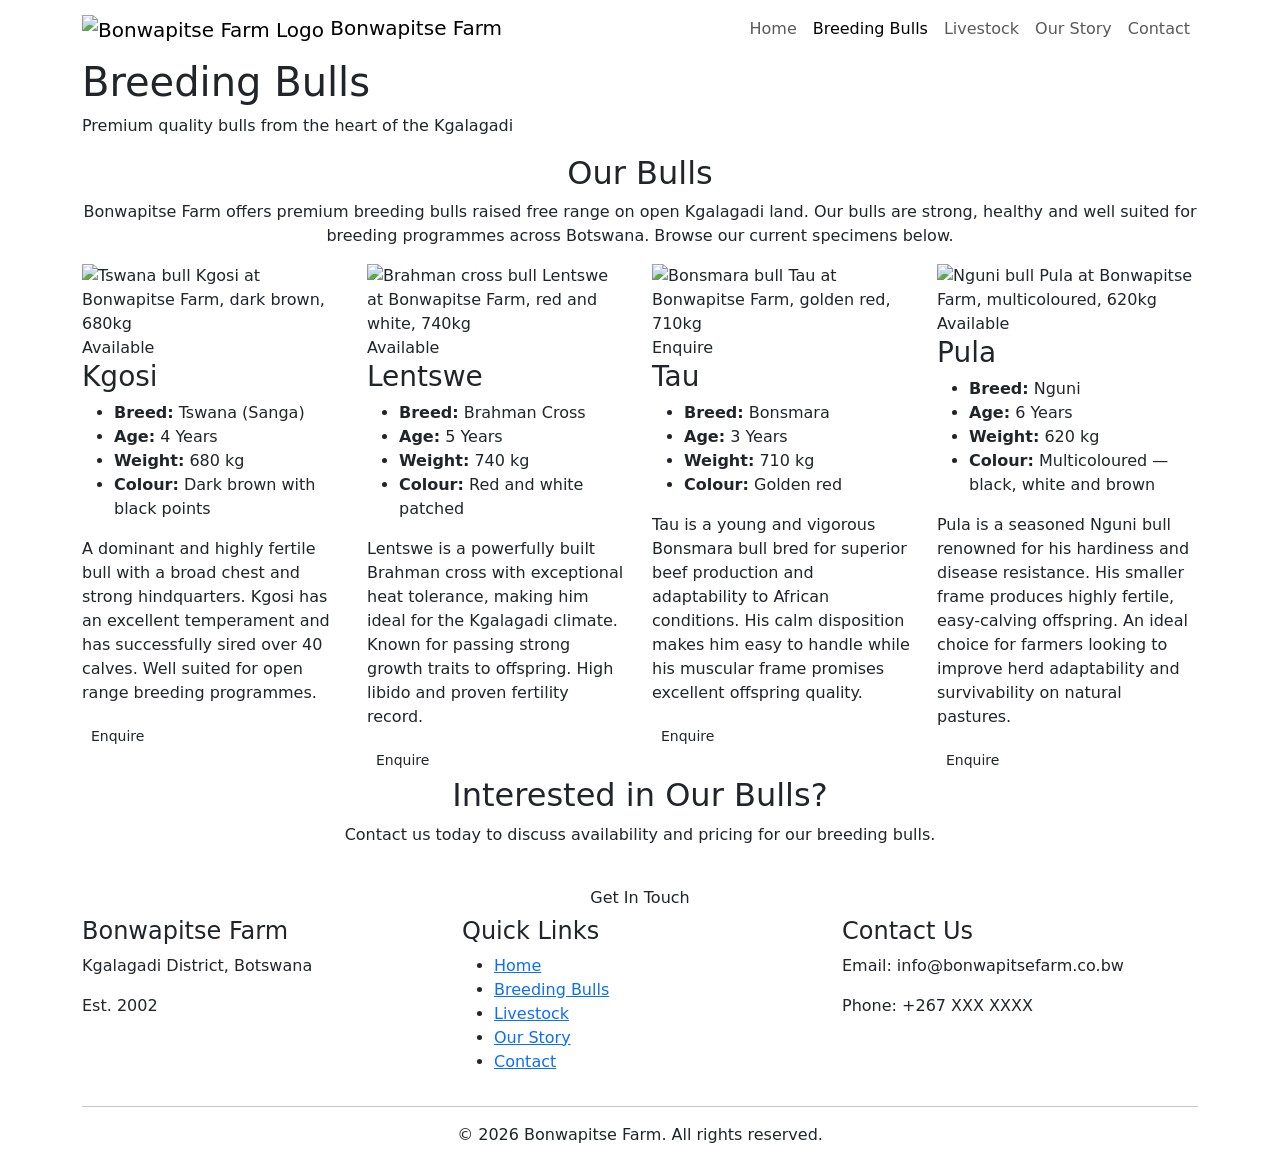
==== bulls.html @ c8b3608f "Add files via upload" ====
<!DOCTYPE html>
<html lang="en">
<head>
  <meta charset="UTF-8" />
  <meta name="viewport" content="width=device-width, initial-scale=1.0" />
  <meta name="description" content="Bonwapitse Farm Breeding Bulls – Premium quality bulls available for breeding programmes in Botswana." />
  <title>Bonwapitse Farm | Breeding Bulls</title>
  <link rel="stylesheet" href="https://cdn.jsdelivr.net/npm/bootstrap@5.3.0/dist/css/bootstrap.min.css" />
  <link rel="stylesheet" href="styles.css" />
</head>
<body>

  <!-- HEADER & NAVIGATION -->
  <header>
    <nav class="navbar navbar-expand-lg" id="main-nav">
      <div class="container">
        <a class="navbar-brand" href="index.html">
          <img src="images/logo.png" alt="Bonwapitse Farm Logo" width="60" height="60" class="nav-logo" />
          Bonwapitse Farm
        </a>
        <button class="navbar-toggler" type="button" data-bs-toggle="collapse" data-bs-target="#navMenu" aria-controls="navMenu" aria-expanded="false" aria-label="Toggle navigation">
          <span class="navbar-toggler-icon"></span>
        </button>
        <div class="collapse navbar-collapse" id="navMenu">
          <ul class="navbar-nav ms-auto">
            <li class="nav-item"><a class="nav-link" href="index.html">Home</a></li>
            <li class="nav-item"><a class="nav-link active" href="bulls.html">Breeding Bulls</a></li>
            <li class="nav-item"><a class="nav-link" href="livestock.html">Livestock</a></li>
            <li class="nav-item"><a class="nav-link" href="story.html">Our Story</a></li>
            <li class="nav-item"><a class="nav-link" href="contact.html">Contact</a></li>
          </ul>
        </div>
      </div>
    </nav>
  </header>

  <main>

    <!-- PAGE BANNER -->
    <section class="page-banner" id="bulls-banner">
      <div class="banner-overlay">
        <div class="container">
          <h1>Breeding Bulls</h1>
          <p>Premium quality bulls from the heart of the Kgalagadi</p>
        </div>
      </div>
    </section>

    <!-- INTRO -->
    <section class="section-padding">
      <div class="container">
        <h2 class="section-title text-center">Our Bulls</h2>
        <p class="text-center section-intro">Bonwapitse Farm offers premium breeding bulls raised free range on open Kgalagadi land. Our bulls are strong, healthy and well suited for breeding programmes across Botswana. Browse our current specimens below.</p>
      </div>
    </section>

    <!-- BULLS GRID -->
    <section class="section-padding pt-0">
      <div class="container">
        <div class="row g-4">

          <!-- Bull 1 -->
          <div class="col-md-6 col-lg-3">
            <article class="specimen-card">
              <img src="images/bull-1.jpg" alt="Tswana bull Kgosi at Bonwapitse Farm, dark brown, 680kg" width="300" height="250" class="img-fluid specimen-img" />
              <div class="specimen-body">
                <span class="bull-tag">Available</span>
                <h3>Kgosi</h3>
                <ul class="bull-details">
                  <li><strong>Breed:</strong> Tswana (Sanga)</li>
                  <li><strong>Age:</strong> 4 Years</li>
                  <li><strong>Weight:</strong> 680 kg</li>
                  <li><strong>Colour:</strong> Dark brown with black points</li>
                </ul>
                <p class="bull-desc">A dominant and highly fertile bull with a broad chest and strong hindquarters. Kgosi has an excellent temperament and has successfully sired over 40 calves. Well suited for open range breeding programmes.</p>
                <a href="contact.html" class="btn btn-sm btn-farm">Enquire</a>
              </div>
            </article>
          </div>

          <!-- Bull 2 -->
          <div class="col-md-6 col-lg-3">
            <article class="specimen-card">
              <img src="images/bull-2.jpg" alt="Brahman cross bull Lentswe at Bonwapitse Farm, red and white, 740kg" width="300" height="250" class="img-fluid specimen-img" />
              <div class="specimen-body">
                <span class="bull-tag">Available</span>
                <h3>Lentswe</h3>
                <ul class="bull-details">
                  <li><strong>Breed:</strong> Brahman Cross</li>
                  <li><strong>Age:</strong> 5 Years</li>
                  <li><strong>Weight:</strong> 740 kg</li>
                  <li><strong>Colour:</strong> Red and white patched</li>
                </ul>
                <p class="bull-desc">Lentswe is a powerfully built Brahman cross with exceptional heat tolerance, making him ideal for the Kgalagadi climate. Known for passing strong growth traits to offspring. High libido and proven fertility record.</p>
                <a href="contact.html" class="btn btn-sm btn-farm">Enquire</a>
              </div>
            </article>
          </div>

          <!-- Bull 3 -->
          <div class="col-md-6 col-lg-3">
            <article class="specimen-card">
              <img src="images/bull-3.jpg" alt="Bonsmara bull Tau at Bonwapitse Farm, golden red, 710kg" width="300" height="250" class="img-fluid specimen-img" />
              <div class="specimen-body">
                <span class="bull-tag available-soon">Enquire</span>
                <h3>Tau</h3>
                <ul class="bull-details">
                  <li><strong>Breed:</strong> Bonsmara</li>
                  <li><strong>Age:</strong> 3 Years</li>
                  <li><strong>Weight:</strong> 710 kg</li>
                  <li><strong>Colour:</strong> Golden red</li>
                </ul>
                <p class="bull-desc">Tau is a young and vigorous Bonsmara bull bred for superior beef production and adaptability to African conditions. His calm disposition makes him easy to handle while his muscular frame promises excellent offspring quality.</p>
                <a href="contact.html" class="btn btn-sm btn-farm">Enquire</a>
              </div>
            </article>
          </div>

          <!-- Bull 4 -->
          <div class="col-md-6 col-lg-3">
            <article class="specimen-card">
              <img src="images/bull-4.jpg" alt="Nguni bull Pula at Bonwapitse Farm, multicoloured, 620kg" width="300" height="250" class="img-fluid specimen-img" />
              <div class="specimen-body">
                <span class="bull-tag">Available</span>
                <h3>Pula</h3>
                <ul class="bull-details">
                  <li><strong>Breed:</strong> Nguni</li>
                  <li><strong>Age:</strong> 6 Years</li>
                  <li><strong>Weight:</strong> 620 kg</li>
                  <li><strong>Colour:</strong> Multicoloured — black, white and brown</li>
                </ul>
                <p class="bull-desc">Pula is a seasoned Nguni bull renowned for his hardiness and disease resistance. His smaller frame produces highly fertile, easy-calving offspring. An ideal choice for farmers looking to improve herd adaptability and survivability on natural pastures.</p>
                <a href="contact.html" class="btn btn-sm btn-farm">Enquire</a>
              </div>
            </article>
          </div>

        </div>
      </div>
    </section>

    <!-- CTA -->
    <section class="section-padding bg-earth text-center">
      <div class="container">
        <h2 class="light">Interested in Our Bulls?</h2>
        <p class="light">Contact us today to discuss availability and pricing for our breeding bulls.</p>
        <a href="contact.html" class="btn btn-hero mt-3">Get In Touch</a>
      </div>
    </section>

  </main>

  <!-- FOOTER -->
  <footer id="main-footer">
    <div class="container">
      <div class="row">
        <div class="col-md-4">
          <h4>Bonwapitse Farm</h4>
          <p>Kgalagadi District, Botswana</p>
          <p>Est. 2002</p>
        </div>
        <div class="col-md-4">
          <h4>Quick Links</h4>
          <ul class="footer-links">
            <li><a href="index.html">Home</a></li>
            <li><a href="bulls.html">Breeding Bulls</a></li>
            <li><a href="livestock.html">Livestock</a></li>
            <li><a href="story.html">Our Story</a></li>
            <li><a href="contact.html">Contact</a></li>
          </ul>
        </div>
        <div class="col-md-4">
          <h4>Contact Us</h4>
          <p>Email: info@bonwapitsefarm.co.bw</p>
          <p>Phone: +267 XXX XXXX</p>
        </div>
      </div>
      <hr class="footer-divider" />
      <p class="text-center footer-copy">&copy; 2026 Bonwapitse Farm. All rights reserved.</p>
    </div>
  </footer>

  <script src="https://cdn.jsdelivr.net/npm/bootstrap@5.3.0/dist/js/bootstrap.bundle.min.js"></script>
  <script src="scripts.js"></script>
</body>
</html>
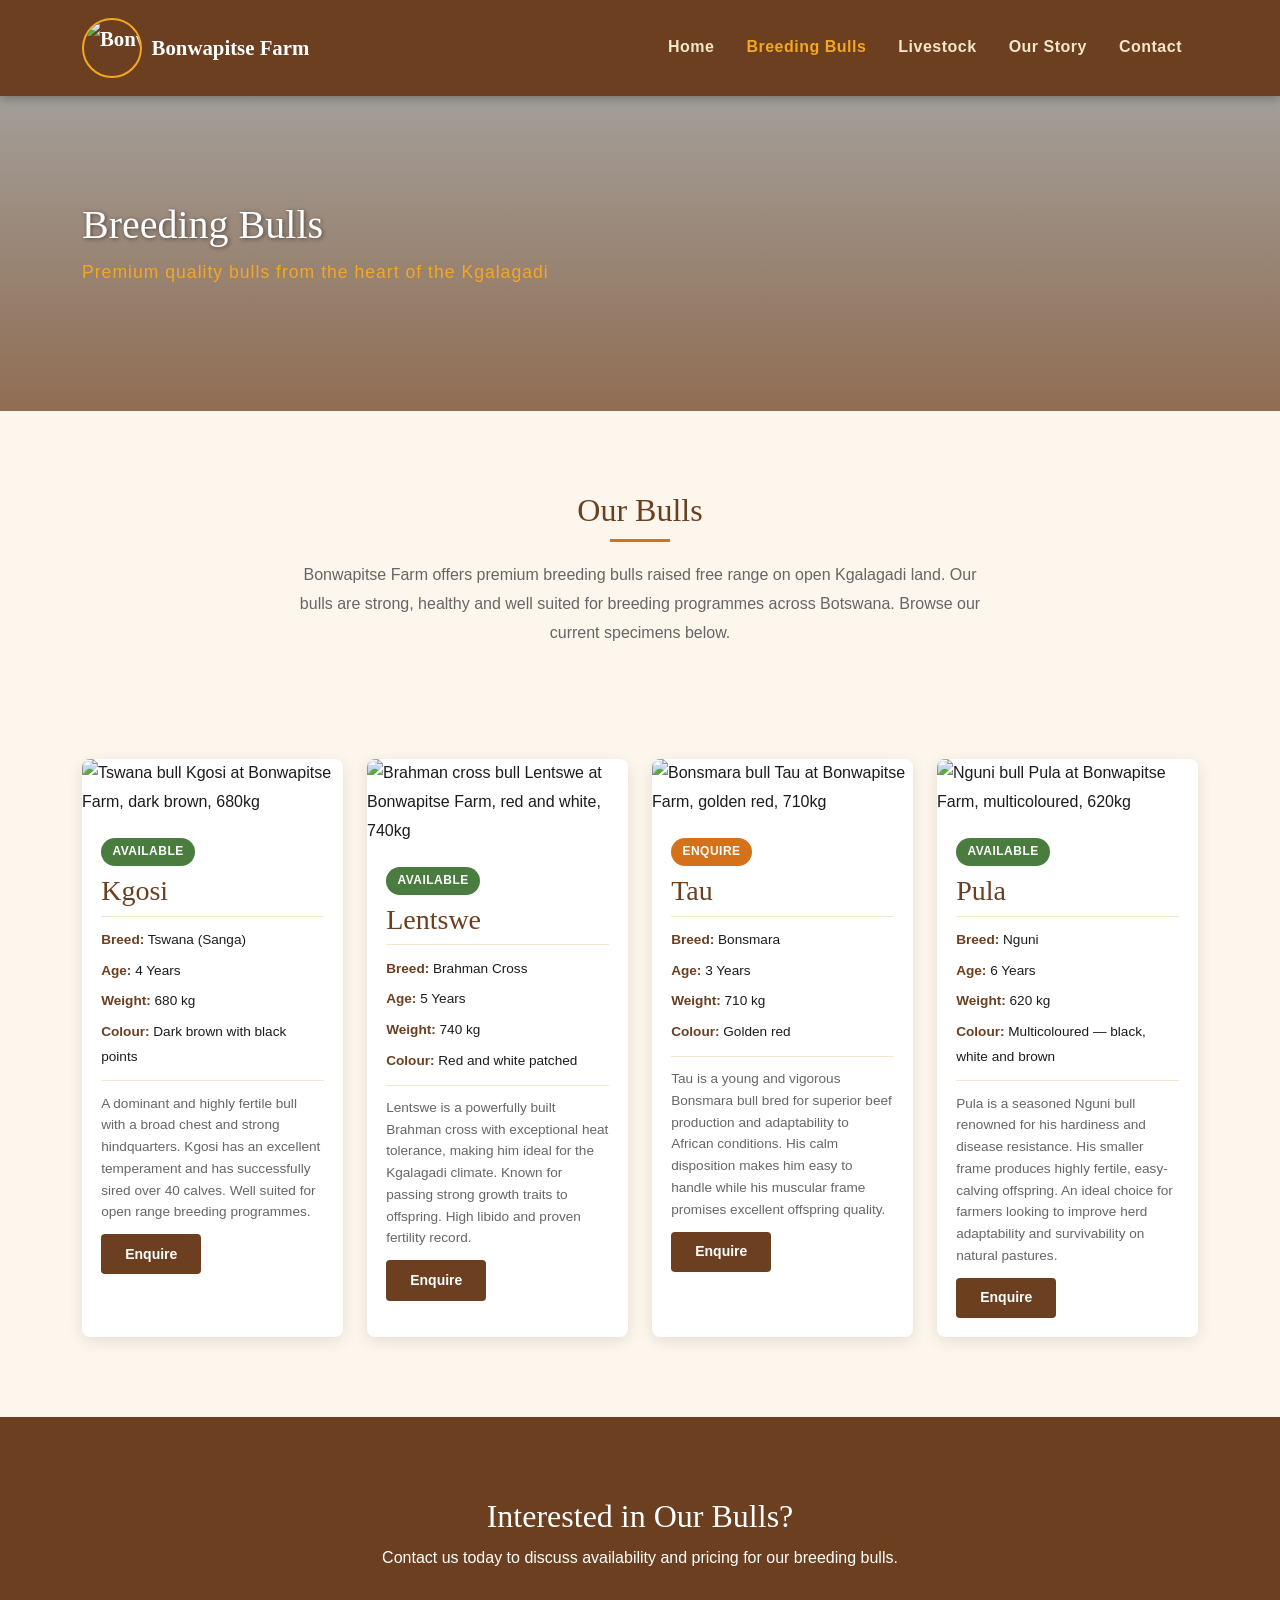
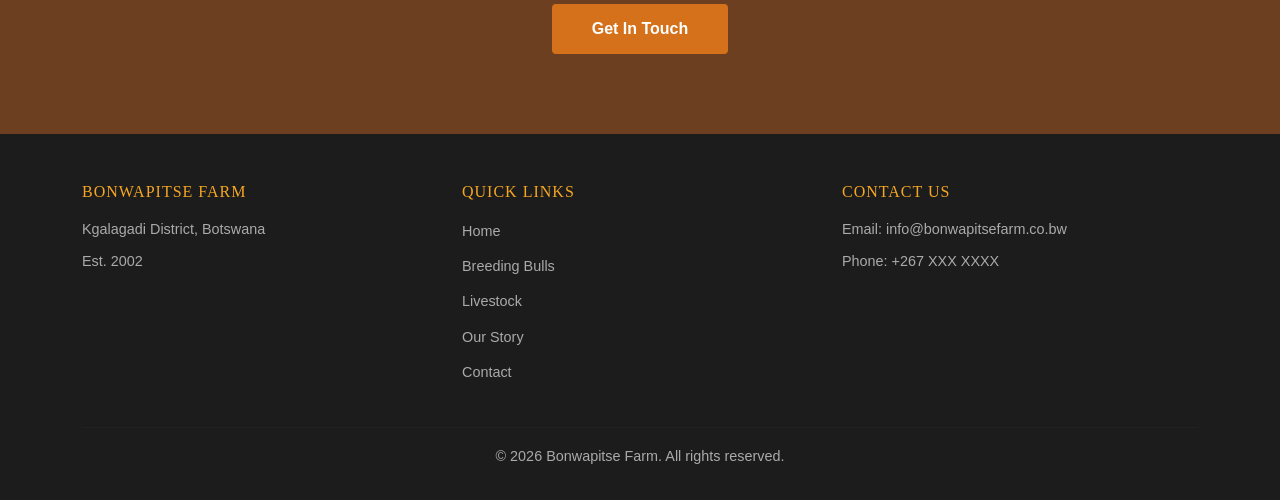
==== commit 254c0d75: "Update bulls.html" ====
--- a/bulls.html
+++ b/bulls.html
@@ -15,7 +15,7 @@
     <nav class="navbar navbar-expand-lg" id="main-nav">
       <div class="container">
         <a class="navbar-brand" href="index.html">
-          <img src="images/logo.png" alt="Bonwapitse Farm Logo" width="60" height="60" class="nav-logo" />
+          <img src="logo.png" alt="Bonwapitse Farm Logo" width="60" height="60" class="nav-logo" />
           Bonwapitse Farm
         </a>
         <button class="navbar-toggler" type="button" data-bs-toggle="collapse" data-bs-target="#navMenu" aria-controls="navMenu" aria-expanded="false" aria-label="Toggle navigation">
@@ -62,7 +62,7 @@
           <!-- Bull 1 -->
           <div class="col-md-6 col-lg-3">
             <article class="specimen-card">
-              <img src="images/bull-1.jpg" alt="Tswana bull Kgosi at Bonwapitse Farm, dark brown, 680kg" width="300" height="250" class="img-fluid specimen-img" />
+              <img src="bull-1.jpg" alt="Tswana bull Kgosi at Bonwapitse Farm, dark brown, 680kg" width="300" height="250" class="img-fluid specimen-img" />
               <div class="specimen-body">
                 <span class="bull-tag">Available</span>
                 <h3>Kgosi</h3>
@@ -81,7 +81,7 @@
           <!-- Bull 2 -->
           <div class="col-md-6 col-lg-3">
             <article class="specimen-card">
-              <img src="images/bull-2.jpg" alt="Brahman cross bull Lentswe at Bonwapitse Farm, red and white, 740kg" width="300" height="250" class="img-fluid specimen-img" />
+              <img src="bull-2.jpg" alt="Brahman cross bull Lentswe at Bonwapitse Farm, red and white, 740kg" width="300" height="250" class="img-fluid specimen-img" />
               <div class="specimen-body">
                 <span class="bull-tag">Available</span>
                 <h3>Lentswe</h3>
@@ -100,7 +100,7 @@
           <!-- Bull 3 -->
           <div class="col-md-6 col-lg-3">
             <article class="specimen-card">
-              <img src="images/bull-3.jpg" alt="Bonsmara bull Tau at Bonwapitse Farm, golden red, 710kg" width="300" height="250" class="img-fluid specimen-img" />
+              <img src="bull-3.jpg" alt="Bonsmara bull Tau at Bonwapitse Farm, golden red, 710kg" width="300" height="250" class="img-fluid specimen-img" />
               <div class="specimen-body">
                 <span class="bull-tag available-soon">Enquire</span>
                 <h3>Tau</h3>
@@ -119,7 +119,7 @@
           <!-- Bull 4 -->
           <div class="col-md-6 col-lg-3">
             <article class="specimen-card">
-              <img src="images/bull-4.jpg" alt="Nguni bull Pula at Bonwapitse Farm, multicoloured, 620kg" width="300" height="250" class="img-fluid specimen-img" />
+              <img src="bull-4.jpg" alt="Nguni bull Pula at Bonwapitse Farm, multicoloured, 620kg" width="300" height="250" class="img-fluid specimen-img" />
               <div class="specimen-body">
                 <span class="bull-tag">Available</span>
                 <h3>Pula</h3>
--- a/styles.css
+++ b/styles.css
@@ -0,0 +1,601 @@
+/* ============================================
+   BONWAPITSE FARM - EXTERNAL STYLESHEET
+   styles.css
+   Author: [Your Name]
+   Description: Main stylesheet for Bonwapitse Farm website
+   ============================================ */
+
+/* ---- CSS VARIABLES (COLOUR PALETTE) ---- */
+:root {
+  --primary:     #6B3F1F;   /* Deep earth brown */
+  --secondary:   #D4711A;   /* Sunset orange */
+  --accent:      #F5A623;   /* Golden yellow */
+  --sand:        #F5E6C8;   /* Sandy beige */
+  --dark:        #1C1C1C;   /* Near black */
+  --light:       #FDF6EC;   /* Warm off-white */
+  --text-muted:  #666666;
+  --white:       #FFFFFF;
+  --font-heading: 'Georgia', serif;
+  --font-body:   'Trebuchet MS', sans-serif;
+}
+
+/* ---- GLOBAL RESET & BASE ---- */
+* {
+  box-sizing: border-box;
+  margin: 0;
+  padding: 0;
+}
+
+body {
+  font-family: var(--font-body);
+  background-color: var(--light);
+  color: var(--dark);
+  line-height: 1.8;
+}
+
+h1, h2, h3, h4 {
+  font-family: var(--font-heading);
+}
+
+/* ---- NAVIGATION ---- */
+#main-nav {
+  background-color: var(--primary);
+  padding: 0.8rem 0;
+  position: sticky;
+  top: 0;
+  z-index: 1000;
+  box-shadow: 0 2px 10px rgba(0,0,0,0.3);
+}
+
+.navbar-brand {
+  color: var(--white) !important;
+  font-family: var(--font-heading);
+  font-size: 1.3rem;
+  font-weight: bold;
+  display: flex;
+  align-items: center;
+  gap: 0.6rem;
+}
+
+.nav-logo {
+  border-radius: 50%;
+  border: 2px solid var(--accent);
+  object-fit: cover;
+}
+
+.nav-link {
+  color: var(--sand) !important;
+  font-weight: 600;
+  letter-spacing: 0.5px;
+  padding: 0.5rem 1rem !important;
+  transition: color 0.3s ease;
+}
+
+.nav-link:hover,
+.nav-link.active {
+  color: var(--accent) !important;
+}
+
+.navbar-toggler {
+  border-color: var(--accent);
+}
+
+/* ---- HERO SECTION ---- */
+#hero {
+  background-image: url('images/hero-bg.jpg');
+  background-size: cover;
+  background-position: center;
+  background-attachment: fixed;
+  min-height: 90vh;
+  display: flex;
+  align-items: center;
+}
+
+.hero-overlay {
+  background: linear-gradient(to bottom, rgba(28,28,28,0.5), rgba(107,63,31,0.7));
+  width: 100%;
+  min-height: 90vh;
+  display: flex;
+  align-items: center;
+}
+
+.hero-content {
+  color: var(--white);
+  text-align: center;
+  padding: 3rem 1rem;
+}
+
+.hero-content h1 {
+  font-size: 3.5rem;
+  font-weight: bold;
+  text-shadow: 2px 2px 6px rgba(0,0,0,0.5);
+  margin-bottom: 1rem;
+}
+
+.hero-tagline {
+  font-size: 1.3rem;
+  letter-spacing: 2px;
+  color: var(--accent);
+  margin-bottom: 2rem;
+  text-transform: uppercase;
+}
+
+/* ---- PAGE BANNER ---- */
+.page-banner {
+  background-size: cover;
+  background-position: center;
+  min-height: 35vh;
+  display: flex;
+  align-items: center;
+}
+
+#bulls-banner    { background-image: url('images/bulls.jpg'); }
+#story-banner    { background-image: url('images/farm-landscape.jpg'); }
+#livestock-banner { background-image: url('images/cattle.jpg'); }
+#contact-banner  { background-image: url('images/team.jpg'); }
+
+.banner-overlay {
+  background: linear-gradient(to bottom, rgba(28,28,28,0.4), rgba(107,63,31,0.75));
+  width: 100%;
+  min-height: 35vh;
+  display: flex;
+  align-items: center;
+  color: var(--white);
+  padding: 2rem 0;
+}
+
+.banner-overlay h1 {
+  font-size: 2.5rem;
+  text-shadow: 1px 1px 4px rgba(0,0,0,0.5);
+}
+
+.banner-overlay p {
+  color: var(--accent);
+  font-size: 1.1rem;
+  letter-spacing: 1px;
+}
+
+/* ---- BUTTONS ---- */
+.btn-hero {
+  background-color: var(--secondary);
+  color: var(--white);
+  border: none;
+  padding: 0.8rem 2.5rem;
+  font-size: 1rem;
+  font-weight: 600;
+  border-radius: 4px;
+  transition: background-color 0.3s ease, transform 0.2s ease;
+  text-decoration: none;
+  display: inline-block;
+}
+
+.btn-hero:hover {
+  background-color: var(--primary);
+  color: var(--white);
+  transform: translateY(-2px);
+}
+
+.btn-farm {
+  background-color: var(--primary);
+  color: var(--white);
+  border: none;
+  padding: 0.6rem 1.5rem;
+  border-radius: 4px;
+  font-weight: 600;
+  transition: background-color 0.3s ease;
+  text-decoration: none;
+  display: inline-block;
+}
+
+.btn-farm:hover {
+  background-color: var(--secondary);
+  color: var(--white);
+}
+
+.btn-outline-farm {
+  background: transparent;
+  color: var(--primary);
+  border: 2px solid var(--primary);
+  padding: 0.6rem 1.5rem;
+  border-radius: 4px;
+  font-weight: 600;
+  transition: all 0.3s ease;
+  text-decoration: none;
+  display: inline-block;
+}
+
+.btn-outline-farm:hover {
+  background-color: var(--primary);
+  color: var(--white);
+}
+
+/* ---- SECTION STYLES ---- */
+.section-padding {
+  padding: 5rem 0;
+}
+
+.section-title {
+  font-size: 2rem;
+  color: var(--primary);
+  margin-bottom: 1.2rem;
+  position: relative;
+  padding-bottom: 0.8rem;
+}
+
+.section-title::after {
+  content: '';
+  position: absolute;
+  bottom: 0;
+  left: 0;
+  width: 60px;
+  height: 3px;
+  background-color: var(--secondary);
+}
+
+.section-title.text-center::after {
+  left: 50%;
+  transform: translateX(-50%);
+}
+
+.section-title.light {
+  color: var(--white);
+}
+
+.section-intro {
+  max-width: 700px;
+  margin: 0 auto 2rem;
+  color: var(--text-muted);
+}
+
+.light { color: var(--white); }
+
+/* ---- BACKGROUNDS ---- */
+.bg-earth {
+  background-color: var(--primary);
+  color: var(--white);
+}
+
+.bg-sand {
+  background-color: var(--sand);
+}
+
+/* ---- MISSION ---- */
+.mission-text {
+  font-size: 1.4rem;
+  font-style: italic;
+  color: var(--sand);
+  max-width: 750px;
+  margin: 0 auto;
+  line-height: 2;
+}
+
+/* ---- OFFERING CARDS (HOME) ---- */
+.offering-card {
+  border-radius: 8px;
+  overflow: hidden;
+  box-shadow: 0 4px 15px rgba(0,0,0,0.1);
+  transition: transform 0.3s ease, box-shadow 0.3s ease;
+  background: var(--white);
+  height: 100%;
+}
+
+.offering-card:hover {
+  transform: translateY(-5px);
+  box-shadow: 0 8px 25px rgba(0,0,0,0.15);
+}
+
+.offering-card img {
+  width: 100%;
+  height: 200px;
+  object-fit: cover;
+}
+
+.offering-body {
+  padding: 1.2rem;
+}
+
+.offering-body h3 {
+  color: var(--primary);
+  font-size: 1.1rem;
+  margin-bottom: 0.5rem;
+}
+
+/* ---- SPECIMEN CARDS (BULLS PAGE) ---- */
+.specimen-card {
+  border-radius: 8px;
+  overflow: hidden;
+  box-shadow: 0 4px 15px rgba(0,0,0,0.1);
+  background: var(--white);
+  transition: transform 0.3s ease;
+  height: 100%;
+}
+
+.specimen-card:hover {
+  transform: translateY(-5px);
+}
+
+.specimen-img {
+  width: 100%;
+  height: 220px;
+  object-fit: cover;
+}
+
+.specimen-body {
+  padding: 1.2rem;
+}
+
+.specimen-body h3 {
+  color: var(--primary);
+  margin-bottom: 0.5rem;
+}
+
+.bull-tag {
+  display: inline-block;
+  background-color: var(--grass, #4A7C3F);
+  color: white;
+  font-size: 0.75rem;
+  font-weight: 700;
+  padding: 0.2rem 0.7rem;
+  border-radius: 20px;
+  margin-bottom: 0.5rem;
+  text-transform: uppercase;
+  letter-spacing: 0.5px;
+}
+
+.bull-tag.available-soon {
+  background-color: var(--secondary);
+}
+
+.bull-details {
+  list-style: none;
+  padding: 0;
+  margin: 0.5rem 0;
+  font-size: 0.85rem;
+  border-top: 1px solid var(--sand);
+  border-bottom: 1px solid var(--sand);
+  padding: 0.5rem 0;
+}
+
+.bull-details li {
+  padding: 0.2rem 0;
+  color: var(--dark);
+}
+
+.bull-details li strong {
+  color: var(--primary);
+}
+
+.bull-desc {
+  font-size: 0.85rem;
+  color: var(--text-muted);
+  margin: 0.7rem 0;
+  line-height: 1.6;
+}
+
+/* ---- LIVESTOCK CARDS ---- */
+.livestock-card {
+  border-radius: 8px;
+  overflow: hidden;
+  box-shadow: 0 4px 15px rgba(0,0,0,0.1);
+  background: var(--white);
+}
+
+.livestock-body {
+  padding: 1.5rem;
+}
+
+.livestock-body h3 {
+  color: var(--primary);
+  margin-bottom: 0.5rem;
+}
+
+/* ---- IMAGES ---- */
+.rounded-farm {
+  border-radius: 8px;
+  box-shadow: 0 4px 20px rgba(0,0,0,0.1);
+  width: 100%;
+  height: auto;
+  object-fit: cover;
+}
+
+/* ---- EARTH DIVIDER ---- */
+.earth-divider {
+  height: 5px;
+  background: linear-gradient(to right, var(--primary), var(--secondary), var(--accent));
+}
+
+/* ---- STORY PAGE ---- */
+.founder-img {
+  border-radius: 8px;
+  box-shadow: 0 6px 20px rgba(0,0,0,0.15);
+  width: 100%;
+  object-fit: cover;
+}
+
+.founder-name {
+  color: var(--secondary);
+  font-size: 1.2rem;
+  margin-bottom: 1rem;
+}
+
+.farm-stats {
+  display: grid;
+  grid-template-columns: 1fr 1fr;
+  gap: 1rem;
+}
+
+.stat-item {
+  background: var(--sand);
+  border-left: 4px solid var(--secondary);
+  padding: 1rem;
+  border-radius: 0 6px 6px 0;
+  display: flex;
+  flex-direction: column;
+}
+
+.stat-number {
+  font-size: 1.6rem;
+  font-weight: bold;
+  color: var(--primary);
+  font-family: var(--font-heading);
+}
+
+.stat-label {
+  font-size: 0.85rem;
+  color: var(--text-muted);
+  margin-top: 0.2rem;
+}
+
+/* ---- CONTACT PAGE ---- */
+.team-contacts {
+  margin: 1.5rem 0;
+  display: flex;
+  flex-direction: column;
+  gap: 1rem;
+}
+
+.team-member-contact {
+  display: flex;
+  align-items: center;
+  gap: 1rem;
+  background: var(--sand);
+  padding: 0.8rem;
+  border-radius: 8px;
+}
+
+.team-thumb {
+  border-radius: 50%;
+  object-fit: cover;
+  border: 3px solid var(--secondary);
+  flex-shrink: 0;
+}
+
+.team-member-info h4 {
+  color: var(--primary);
+  font-size: 1rem;
+  margin-bottom: 0.2rem;
+}
+
+.team-member-info p {
+  color: var(--text-muted);
+  font-size: 0.88rem;
+  margin: 0;
+}
+
+.contact-info-box {
+  background: var(--sand);
+  border-left: 4px solid var(--secondary);
+  padding: 1rem 1.2rem;
+  border-radius: 0 8px 8px 0;
+}
+
+.contact-info-box p {
+  margin-bottom: 0.4rem;
+  color: var(--dark);
+}
+
+.contact-form-box {
+  background: var(--white);
+  padding: 2rem;
+  border-radius: 8px;
+  box-shadow: 0 4px 20px rgba(0,0,0,0.08);
+}
+
+.required-star {
+  color: var(--secondary);
+  font-weight: bold;
+}
+
+.form-control:focus,
+.form-select:focus {
+  border-color: var(--secondary);
+  box-shadow: 0 0 0 0.2rem rgba(212, 113, 26, 0.25);
+}
+
+/* ---- FOOTER ---- */
+#main-footer {
+  background-color: var(--dark);
+  color: var(--sand);
+  padding: 3rem 0 1.5rem;
+}
+
+#main-footer h4 {
+  color: var(--accent);
+  margin-bottom: 1rem;
+  font-size: 1rem;
+  text-transform: uppercase;
+  letter-spacing: 1px;
+}
+
+#main-footer p {
+  font-size: 0.9rem;
+  color: #AAA;
+  margin-bottom: 0.4rem;
+}
+
+.footer-links {
+  list-style: none;
+  padding: 0;
+}
+
+.footer-links li {
+  margin-bottom: 0.4rem;
+}
+
+.footer-links a {
+  color: #AAA;
+  text-decoration: none;
+  font-size: 0.9rem;
+  transition: color 0.3s ease;
+}
+
+.footer-links a:hover {
+  color: var(--accent);
+}
+
+.footer-divider {
+  border-color: #333;
+  margin: 1.5rem 0 1rem;
+}
+
+.footer-copy {
+  font-size: 0.82rem;
+  color: #777;
+}
+
+/* ---- RESPONSIVE ---- */
+@media (max-width: 768px) {
+  .hero-content h1 {
+    font-size: 2.2rem;
+  }
+
+  .hero-tagline {
+    font-size: 1rem;
+  }
+
+  .section-title {
+    font-size: 1.6rem;
+  }
+
+  .mission-text {
+    font-size: 1.1rem;
+  }
+
+  .farm-stats {
+    grid-template-columns: 1fr;
+  }
+
+  .contact-form-box {
+    padding: 1.2rem;
+  }
+}
+
+@media (max-width: 480px) {
+  .hero-content h1 {
+    font-size: 1.8rem;
+  }
+
+  .section-padding {
+    padding: 3rem 0;
+  }
+}
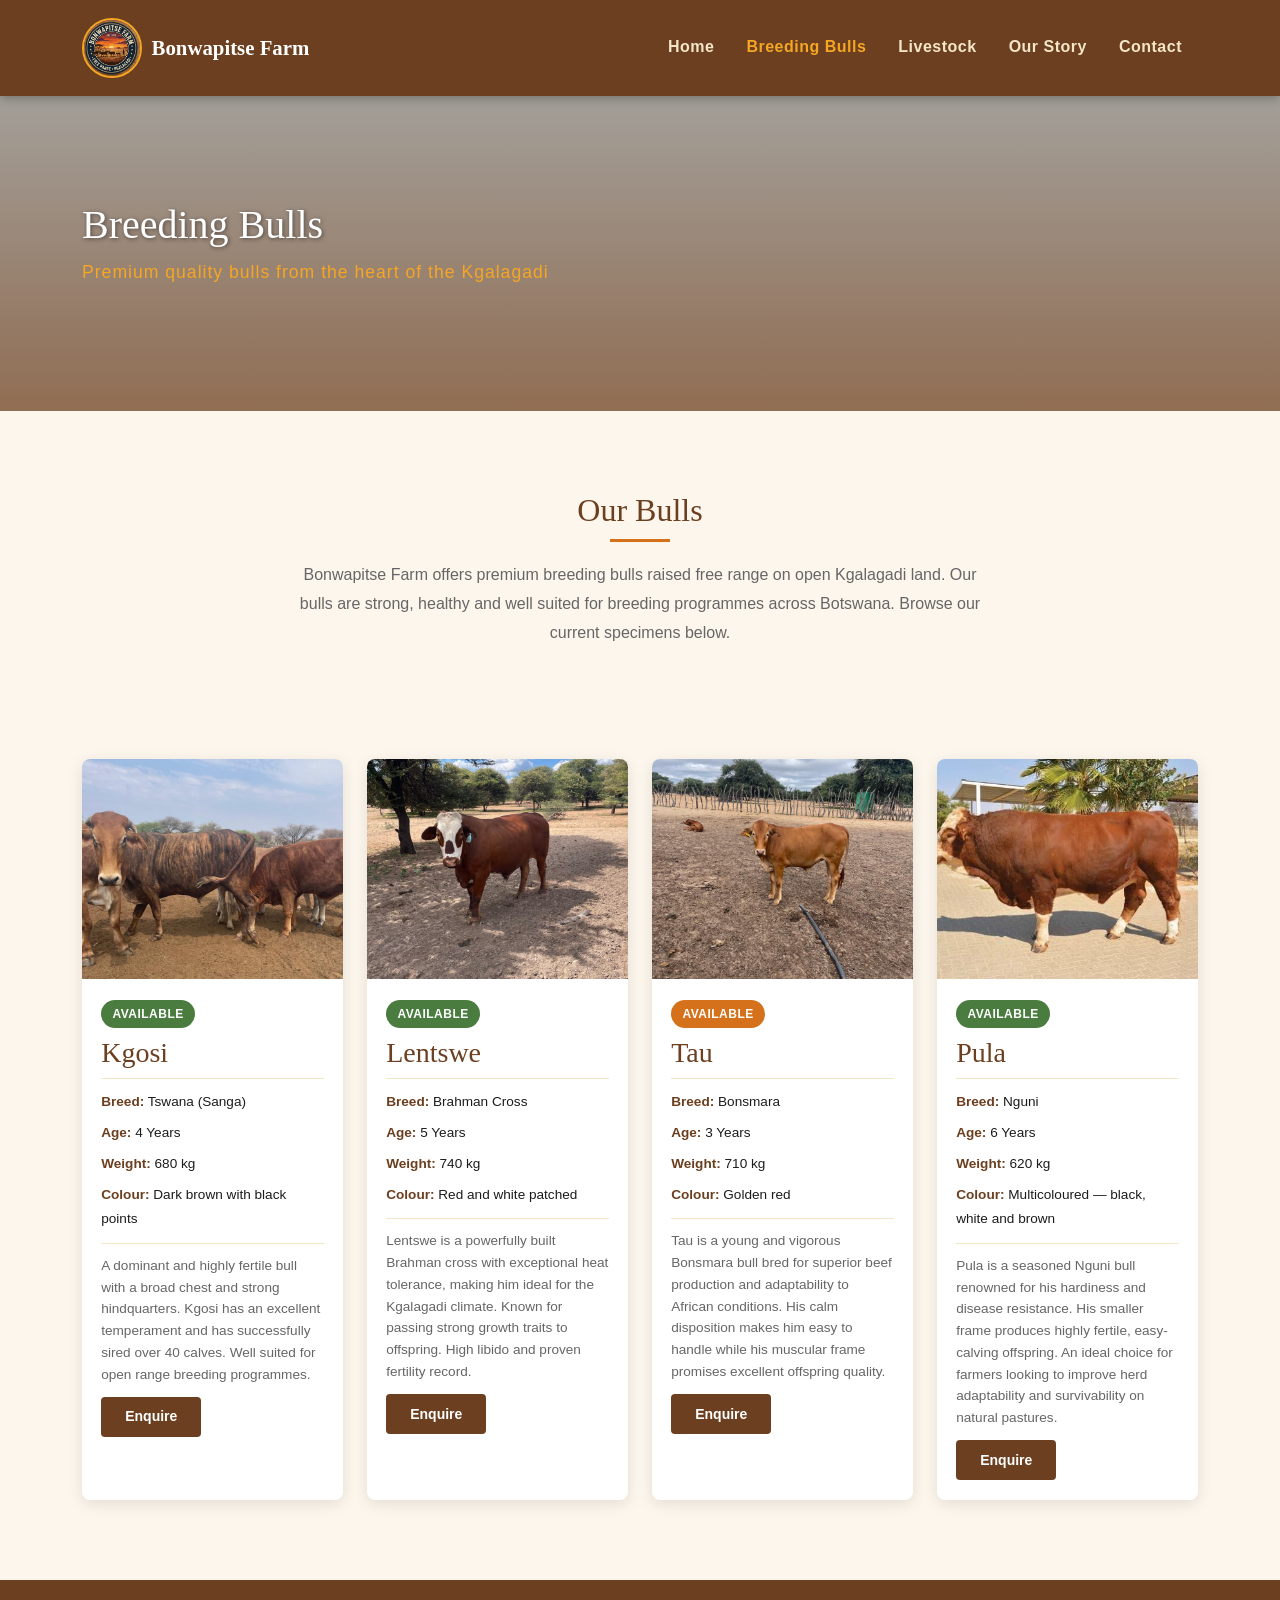
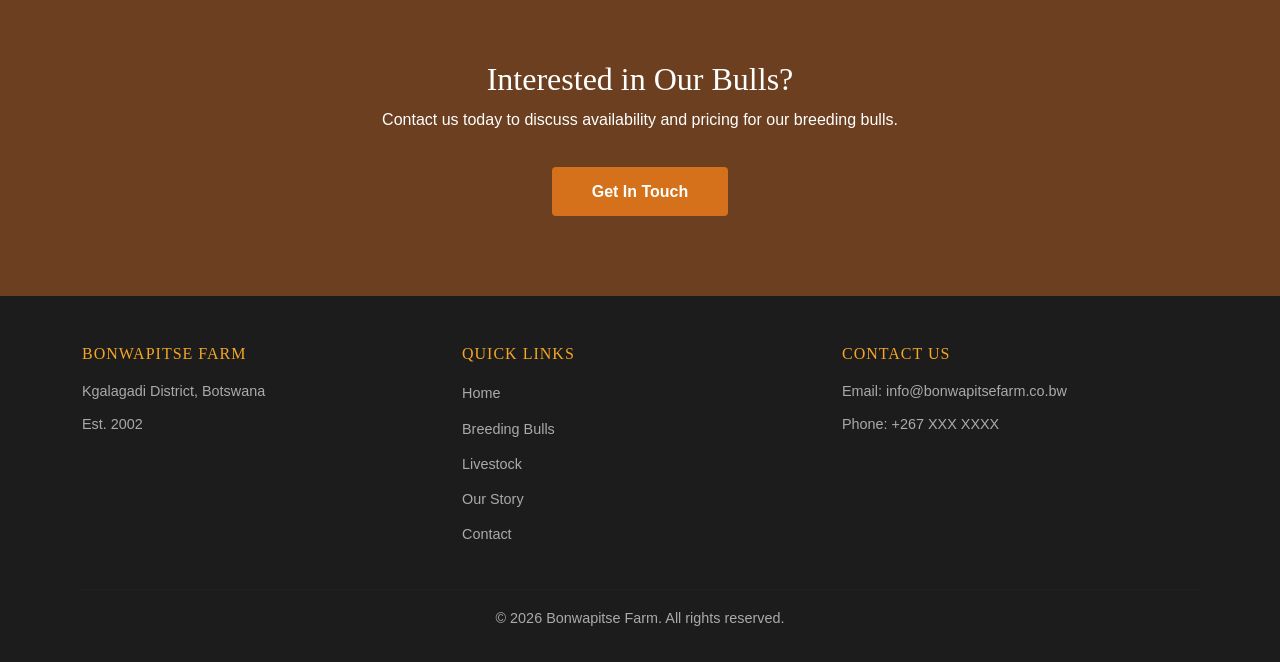
==== commit 7d9016f8: "Update bulls.html" ====
--- a/bulls.html
+++ b/bulls.html
@@ -102,7 +102,7 @@
             <article class="specimen-card">
               <img src="bull-3.jpg" alt="Bonsmara bull Tau at Bonwapitse Farm, golden red, 710kg" width="300" height="250" class="img-fluid specimen-img" />
               <div class="specimen-body">
-                <span class="bull-tag available-soon">Enquire</span>
+                <span class="bull-tag available-soon">Available</span>
                 <h3>Tau</h3>
                 <ul class="bull-details">
                   <li><strong>Breed:</strong> Bonsmara</li>
